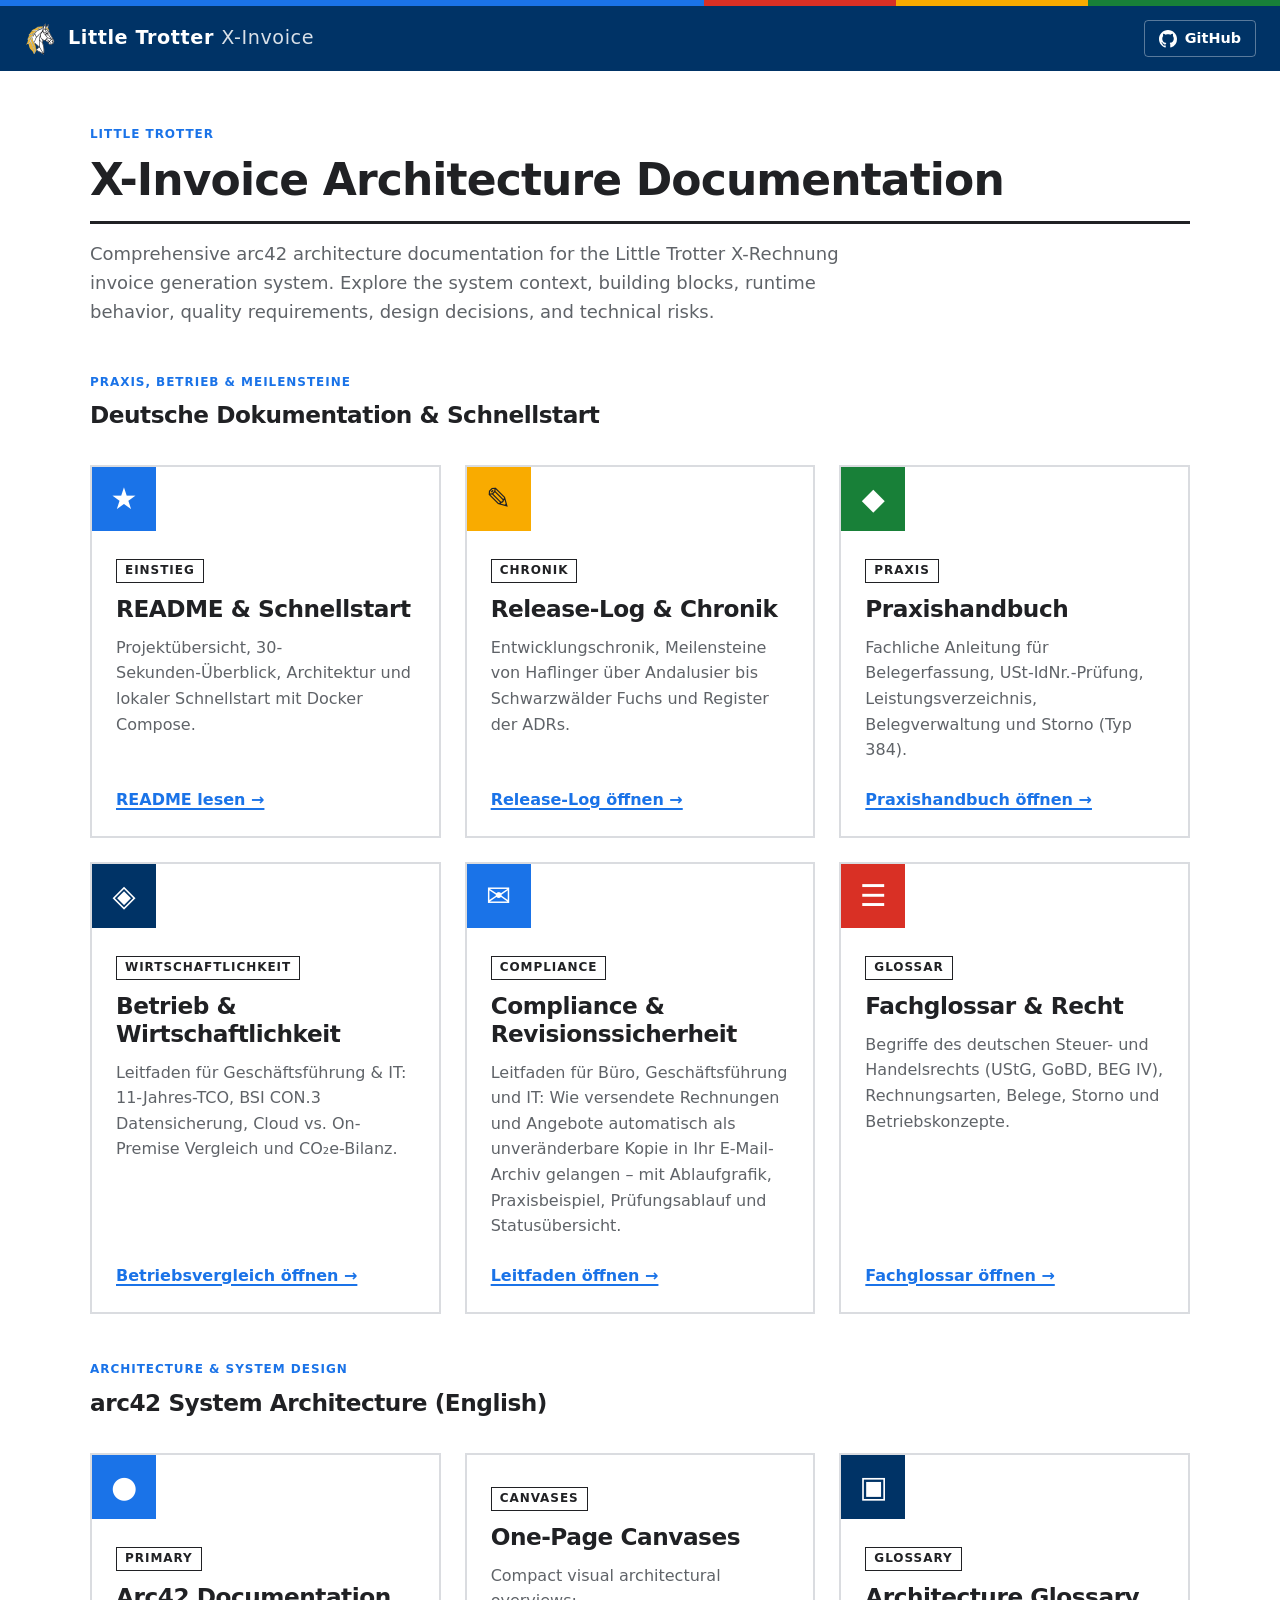
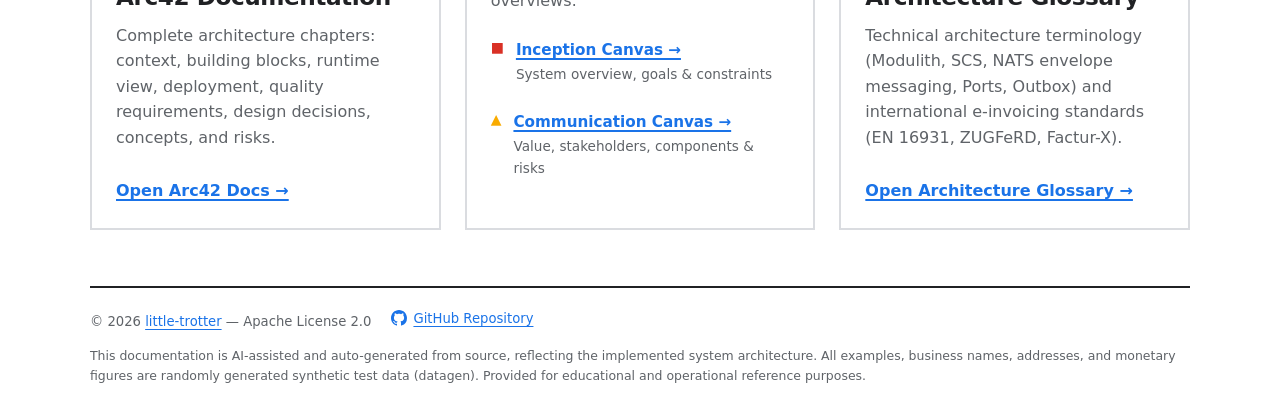
==== index.html @ ca717468 "Publish arc42 docs 0.9.35-SNAPSHOT" ====
<!DOCTYPE html>
<html lang="en">
<head>
    <meta charset="UTF-8">
    <meta name="viewport" content="width=device-width, initial-scale=1.0">
    <meta name="theme-color" content="#1A73E8">
    <link rel="icon" type="image/svg+xml" href="images/little-trotter-head-icon.svg">
    <title>Little Trotter | Architecture Documentation</title>
    <style>
        /* ==================================================================
           Little Trotter X-Invoice — documentation landing page (A42-11)

           Same design system as arc42-common.css (Bauhaus geometry on the
           app's Material palette): flat, rectangular, one action colour, the
           primaries only as marks. This page is standalone (no shared CSS,
           no CDN, no webfonts), so the tokens are repeated here — verified
           against kotlin-invoice/src/main/frontend/themes/littletrotter/
           styles.css:
             --lt-text-primary   #202124 / #E8EAED
             --lt-text-secondary #5F6368 / #BDC1C6
             --lt-accent         #1A73E8 / #8AB4F8
             --lt-ok             #188038 / #81C995
             --lt-warn           #F9AB00 / #FDD663
             --lt-error          #D93025 / #F28B82
             --lt-bg             #FFFFFF / #202124
             --lt-surface        #FFFFFF / #292A2D
             --lt-rule           #DADCE0 / #3C4043
             --lt-hover          #E8F0FE / #33363E (app: color-mix 12% accent)
             --lt-header-bg      app .main-header background-color literal
               (#003366 light; dark mode there swaps to --lt-surface)
           Dark mode follows the OS setting (prefers-color-scheme); the
           static page has no theme attribute like the app.

           The three tiles carry Kandinsky's Bauhaus pairing — blue circle,
           red square, yellow triangle — as pure marks: every link stays in
           the action colour.
           ================================================================== */
        :root {
            --lt-text-primary: #202124;
            --lt-text-secondary: #5F6368;
            --lt-accent: #1A73E8;
            --lt-ok: #188038;
            --lt-warn: #F9AB00;
            --lt-error: #D93025;
            --lt-bg: #FFFFFF;
            --lt-surface: #FFFFFF;
            --lt-rule: #DADCE0;
            --lt-hover: #E8F0FE;
            --lt-header-bg: #003366;
            --lt-header-text: #FFFFFF;
            --link-hover: #145AB5;
            --stripe: 6px;
            --transition: color 0.15s ease-in-out, background-color 0.15s ease-in-out, border-color 0.15s ease-in-out;
            --font-main: system-ui, -apple-system, "Segoe UI", roboto, "Helvetica Neue", arial, sans-serif;
        }

        @media (prefers-color-scheme: dark) {
            :root:not([data-theme="light"]) {
                --lt-text-primary: #E8EAED;
                --lt-text-secondary: #BDC1C6;
                --lt-accent: #8AB4F8;
                --lt-ok: #81C995;
                --lt-warn: #FDD663;
                --lt-error: #F28B82;
                --lt-bg: #202124;
                --lt-surface: #292A2D;
                --lt-rule: #3C4043;
                --lt-hover: #33363E;
                --lt-header-bg: #292A2D; /* app: html[theme~="dark"] .main-header uses --lt-surface */
                --lt-header-text: #E8EAED;
                --link-hover: #C6DCF9;
            }
        }

        * {
            box-sizing: border-box;
        }

        html {
            scroll-behavior: smooth;
        }

        body {
            margin: 0;
            min-height: 100vh;
            font-family: var(--font-main);
            color: var(--lt-text-primary);
            background: var(--lt-bg);
            line-height: 1.6;
            -webkit-font-smoothing: antialiased;
            -moz-osx-font-smoothing: grayscale;
        }

        /* Colour stripe — identical to body::before in arc42-common.css */
        .stripe {
            height: var(--stripe);
            background: linear-gradient(to right,
                var(--lt-accent) 0 55%,
                var(--lt-error) 55% 70%,
                var(--lt-warn) 70% 85%,
                var(--lt-ok) 85% 100%);
        }

        .skip-link {
            position: absolute;
            left: -999px;
            top: 0;
            background: var(--lt-surface);
            color: var(--lt-text-primary);
            border: 2px solid var(--lt-accent);
            padding: 10px 14px;
            z-index: 100;
            text-decoration: none;
        }

        .skip-link:focus-visible {
            left: 12px;
            top: 12px;
        }

        /* App header bar: same colour as .main-header in styles.css */
        .app-header {
            background: var(--lt-header-bg);
            color: var(--lt-header-text);
            padding: 14px 24px;
            display: flex;
            align-items: center;
            justify-content: space-between;
            gap: 16px;
        }

        @media (prefers-color-scheme: dark) {
            .app-header {
                border-bottom: 1px solid var(--lt-rule);
            }
        }

        .app-header .brand {
            display: flex;
            align-items: center;
            gap: 12px;
            text-decoration: none;
            color: var(--lt-header-text);
        }

        .app-header .brand-icon {
            width: 32px;
            height: 32px;
            display: block;
            flex-shrink: 0;
        }

        .app-header .wordmark {
            font-size: 1.2rem;
            font-weight: 700;
            letter-spacing: 0.03em;
            color: var(--lt-header-text);
        }

        .app-header .wordmark .x-invoice {
            font-weight: 400;
            opacity: 0.85;
        }

        .app-header .github-link {
            display: inline-flex;
            align-items: center;
            gap: 8px;
            color: var(--lt-header-text);
            text-decoration: none;
            font-weight: 600;
            font-size: 0.9rem;
            padding: 6px 14px;
            border: 1px solid rgba(255, 255, 255, 0.35);
            border-radius: 4px;
            transition: var(--transition);
        }

        .app-header .github-link:hover,
        .app-header .github-link:focus-visible {
            background: rgba(255, 255, 255, 0.15);
            border-color: rgba(255, 255, 255, 0.7);
            color: #FFFFFF;
        }

        .app-header .github-link svg {
            width: 18px;
            height: 18px;
            fill: currentColor;
            flex-shrink: 0;
        }

        main.container {
            width: min(100% - 48px, 1100px);
            margin: 0 auto;
            padding: 56px 0 24px;
        }

        header.intro {
            margin-bottom: 40px;
        }

        .label {
            font-size: 0.75rem;
            font-weight: 700;
            letter-spacing: 0.08em;
            text-transform: uppercase;
            line-height: 1.3;
        }

        .eyebrow {
            margin: 0 0 12px;
            color: var(--lt-accent);
        }

        h1 {
            margin: 0 0 16px;
            padding-bottom: 16px;
            border-bottom: 3px solid var(--lt-text-primary);
            font-size: clamp(2rem, 4.5vw, 2.75rem);
            font-weight: 800;
            line-height: 1.15;
            letter-spacing: -0.02em;
        }

        .subtitle {
            margin: 0;
            max-width: 68ch;
            font-size: 1.125rem;
            color: var(--lt-text-secondary);
        }

        .choices {
            margin-top: 32px;
            display: grid;
            grid-template-columns: repeat(auto-fit, minmax(280px, 1fr));
            gap: 24px;
        }

        .card {
            display: flex;
            flex-direction: column;
            gap: 12px;
            min-height: 280px;
            padding: 0 0 24px;
            border: 2px solid var(--lt-rule);
            background: var(--lt-surface);
            transition: var(--transition);
        }

        .card:hover,
        .card:focus-within {
            border-color: var(--lt-text-primary);
        }

        .card:focus-within {
            outline: 3px solid var(--lt-accent);
            outline-offset: 3px;
        }

        /* The mark: a 64px square tile in one primary, one geometric glyph. */
        .tile {
            width: 64px;
            height: 64px;
            display: inline-flex;
            align-items: center;
            justify-content: center;
            font-size: 30px;
            line-height: 1;
            margin-bottom: 8px;
        }

        .card-readme .tile { background: var(--lt-accent); color: #FFFFFF; }
        .card-logs .tile { background: var(--lt-warn); color: #202124; }
        .card-arc42 .tile { background: var(--lt-accent); color: var(--lt-bg); }
        .card-guide .tile { background: var(--lt-ok); color: var(--lt-bg); }
        .card-ops .tile { background: var(--lt-header-bg); color: #FFFFFF; }
        .card-glossary-de .tile { background: var(--lt-error); color: #FFFFFF; }
        .card-glossary-en .tile { background: var(--lt-header-bg); color: #FFFFFF; }
        .card-email .tile { background: var(--lt-accent); color: #FFFFFF; }

        .card-canvases {
            padding-top: 24px;
        }

        .card-canvases .canvas-item {
            margin: 12px 24px 0;
            display: flex;
            align-items: flex-start;
            gap: 12px;
            font-size: 0.95rem;
        }

        .card-canvases .canvas-item:last-child {
            margin-bottom: 24px;
        }

        .canvas-mark {
            font-size: 14px;
            line-height: 1.4;
            flex-shrink: 0;
        }

        .mark-square { color: var(--lt-error); }
        .mark-triangle { color: var(--lt-warn); }

        .meta-inline {
            font-weight: 700;
            color: var(--lt-accent);
            text-decoration: underline;
            text-decoration-thickness: 1.5px;
            text-underline-offset: 3px;
            transition: var(--transition);
        }

        .meta-inline:hover,
        .meta-inline:focus-visible {
            color: var(--link-hover);
            text-decoration-thickness: 2px;
        }

        .canvas-desc {
            display: block;
            color: var(--lt-text-secondary);
            font-size: 0.85rem;
            margin-top: 2px;
        }

        .section-divider {
            margin-top: 48px;
            margin-bottom: 20px;
        }

        .section-divider .label {
            display: block;
            margin-bottom: 6px;
            color: var(--lt-accent);
        }

        .section-divider h2 {
            margin: 0;
            font-size: 1.45rem;
            font-weight: 800;
            letter-spacing: -0.02em;
            color: var(--lt-text-primary);
        }

        .card > .badge,
        .card > h2,
        .card > p,
        .card > .meta {
            margin-left: 24px;
            margin-right: 24px;
        }

        .badge {
            align-self: flex-start;
            margin-top: 8px;
            padding: 3px 8px;
            border: 1px solid var(--lt-text-primary);
            color: var(--lt-text-primary);
        }

        .card h2 {
            margin-top: 0;
            margin-bottom: 0;
            font-size: 1.45rem;
            font-weight: 800;
            line-height: 1.2;
            letter-spacing: -0.02em;
        }

        .card p {
            margin-top: 0;
            margin-bottom: 0;
            color: var(--lt-text-secondary);
            font-size: 1rem;
        }

        .meta {
            margin-top: auto;
            padding-top: 12px;
            display: inline-flex;
            align-items: center;
            gap: 8px;
            font-weight: 700;
            color: var(--lt-accent);
            text-decoration: underline;
            text-decoration-thickness: 1.5px;
            text-underline-offset: 3px;
            transition: var(--transition);
        }

        .meta:hover,
        .meta:focus-visible {
            color: var(--link-hover);
            text-decoration-thickness: 2px;
        }

        a:focus-visible {
            outline: 3px solid var(--lt-accent);
            outline-offset: 3px;
        }

        footer {
            margin-top: 56px;
            padding-top: 20px;
            border-top: 2px solid var(--lt-text-primary);
            font-size: 0.825rem;
            color: var(--lt-text-secondary);
            display: flex;
            flex-wrap: wrap;
            gap: 8px 20px;
            align-items: baseline;
        }

        footer a {
            color: var(--lt-accent);
            font-weight: 500;
            text-decoration: underline;
            text-underline-offset: 3px;
        }

        .disclaimer {
            width: 100%;
            margin: 6px 0 0;
            font-size: 0.78rem;
            color: var(--lt-text-secondary);
        }

        @media (max-width: 760px) {
            main.container {
                padding: 32px 0 24px;
            }

            .card {
                min-height: 0;
            }

            .subtitle {
                font-size: 1rem;
            }
        }

        @media (prefers-reduced-motion: reduce) {
            html {
                scroll-behavior: auto;
            }

            * {
                transition-duration: 0.01ms !important;
            }
        }
    </style>
</head>
<body>
    <div class="stripe" aria-hidden="true"></div>
    <a href="#main" class="skip-link">Skip to main content</a>
    <div class="app-header">
        <a href="index.html" class="brand">
            <img src="images/little-trotter-head-icon.svg" alt="Little Trotter Pferdekopf-Logo" class="brand-icon">
            <span class="wordmark">Little Trotter <span class="x-invoice">X-Invoice</span></span>
        </a>
        <a href="https://github.com/little-trotter" class="github-link" target="_blank" rel="noopener" aria-label="Little Trotter auf GitHub">
            <svg viewBox="0 0 16 16" aria-hidden="true">
                <path d="M8 0C3.58 0 0 3.58 0 8c0 3.54 2.29 6.53 5.47 7.59.4.07.55-.17.55-.38 0-.19-.01-.82-.01-1.49-2.01.37-2.53-.49-2.69-.94-.09-.23-.48-.94-.82-1.13-.28-.15-.68-.52-.01-.53.63-.01 1.08.58 1.23.82.72 1.21 1.87.87 2.33.66.07-.52.28-.87.51-1.07-1.78-.2-3.64-.89-3.64-3.95 0-.87.31-1.59.82-2.15-.08-.2-.36-1.02.08-2.12 0 0 .67-.21 2.2.82.64-.18 1.32-.27 2-.27.68 0 1.36.09 2 .27 1.53-1.04 2.2-.82 2.2-.82.44 1.1.16 1.92.08 2.12.51.56.82 1.27.82 2.15 0 3.07-1.87 3.75-3.65 3.95.29.25.54.73.54 1.48 0 1.07-.01 1.93-.01 2.2 0 .21.15.46.55.38A8.013 8.013 0 0016 8c0-4.42-3.58-8-8-8z"></path>
            </svg>
            <span>GitHub</span>
        </a>
    </div>
    <main id="main" class="container">
        <header class="intro">
            <p class="eyebrow label">Little Trotter</p>
            <h1>X-Invoice Architecture Documentation</h1>
            <p class="subtitle">Comprehensive arc42 architecture documentation for the Little Trotter X-Rechnung invoice generation system. Explore the system context, building blocks, runtime behavior, quality requirements, design decisions, and technical risks.</p>
        </header>
        <div class="section-divider">
            <span class="label">Praxis, Betrieb &amp; Meilensteine</span>
            <h2>Deutsche Dokumentation &amp; Schnellstart</h2>
        </div>
        <section class="choices choices-de" aria-label="Deutsche Dokumentation und Schnellstart">
            <article class="card card-readme" aria-labelledby="readme-title">
                <div class="tile" aria-hidden="true">&#9733;</div>
                <span class="badge label">Einstieg</span>
                <h2 id="readme-title">README &amp; Schnellstart</h2>
                <p>Projektübersicht, 30-Sekunden-Überblick, Architektur und lokaler Schnellstart mit Docker Compose.</p>
                <a href="readme.html" class="meta">README lesen &rarr;</a>
            </article>
            <article class="card card-logs" aria-labelledby="logs-title">
                <div class="tile" aria-hidden="true">&#9998;</div>
                <span class="badge label">Chronik</span>
                <h2 id="logs-title">Release-Log &amp; Chronik</h2>
                <p>Entwicklungschronik, Meilensteine von Haflinger über Andalusier bis Schwarzwälder Fuchs und Register der ADRs.</p>
                <a href="logs.html" class="meta">Release-Log öffnen &rarr;</a>
            </article>
            <article class="card card-guide" aria-labelledby="guide-title">
                <div class="tile" aria-hidden="true">&#9670;</div>
                <span class="badge label">Praxis</span>
                <h2 id="guide-title">Praxishandbuch</h2>
                <p>Fachliche Anleitung für Belegerfassung, USt-IdNr.-Prüfung, Leistungsverzeichnis, Belegverwaltung und Storno (Typ 384).</p>
                <a href="user-guide.html" class="meta">Praxishandbuch öffnen &rarr;</a>
            </article>
            <article class="card card-ops" aria-labelledby="ops-title">
                <div class="tile" aria-hidden="true">&#9672;</div>
                <span class="badge label">Wirtschaftlichkeit</span>
                <h2 id="ops-title">Betrieb &amp; Wirtschaftlichkeit</h2>
                <p>Leitfaden für Geschäftsführung &amp; IT: 11-Jahres-TCO, BSI CON.3 Datensicherung, Cloud vs. On-Premise Vergleich und CO&#8322;e-Bilanz.</p>
                <a href="betrieb-und-wirtschaftlichkeit.html" class="meta">Betriebsvergleich öffnen &rarr;</a>
            </article>
            <article class="card card-email" aria-labelledby="email-title">
                <div class="tile" aria-hidden="true">&#9993;</div>
                <span class="badge label">Compliance</span>
                <h2 id="email-title">Compliance &amp; Revisionssicherheit</h2>
                <p>Leitfaden für Büro, Geschäftsführung und IT: Wie versendete Rechnungen und Angebote automatisch als unveränderbare Kopie in Ihr E-Mail-Archiv gelangen &ndash; mit Ablaufgrafik, Praxisbeispiel, Prüfungsablauf und Statusübersicht.</p>
                <a href="archivierung-und-uebergabe.html" class="meta">Leitfaden öffnen &rarr;</a>
            </article>
            <article class="card card-glossary-de" aria-labelledby="glossary-de-title">
                <div class="tile" aria-hidden="true">&#9776;</div>
                <span class="badge label">Glossar</span>
                <h2 id="glossary-de-title">Fachglossar &amp; Recht</h2>
                <p>Begriffe des deutschen Steuer- und Handelsrechts (UStG, GoBD, BEG IV), Rechnungsarten, Belege, Storno und Betriebskonzepte.</p>
                <a href="glossar.html" class="meta">Fachglossar öffnen &rarr;</a>
            </article>
        </section>

        <div class="section-divider">
            <span class="label">Architecture &amp; System Design</span>
            <h2>arc42 System Architecture (English)</h2>
        </div>
        <section class="choices choices-en" aria-label="System Architecture Documentation">
            <article class="card card-arc42" aria-labelledby="arc42-title">
                <div class="tile" aria-hidden="true">&#9679;</div>
                <span class="badge label">Primary</span>
                <h2 id="arc42-title">Arc42 Documentation</h2>
                <p>Complete architecture chapters: context, building blocks, runtime view, deployment, quality requirements, design decisions, concepts, and risks.</p>
                <a href="arc42-docs.html" class="meta">Open Arc42 Docs &rarr;</a>
            </article>
            <article class="card card-canvases" aria-labelledby="canvases-title">
                <span class="badge label">Canvases</span>
                <h2 id="canvases-title">One-Page Canvases</h2>
                <p>Compact visual architectural overviews:</p>
                <div class="canvas-item">
                    <span class="canvas-mark mark-square" aria-hidden="true">&#9632;</span>
                    <div>
                        <a href="architecture-inception-canvas.html" class="meta-inline">Inception Canvas &rarr;</a>
                        <span class="canvas-desc">System overview, goals &amp; constraints</span>
                    </div>
                </div>
                <div class="canvas-item">
                    <span class="canvas-mark mark-triangle" aria-hidden="true">&#9650;</span>
                    <div>
                        <a href="architecture-communication-canvas.html" class="meta-inline">Communication Canvas &rarr;</a>
                        <span class="canvas-desc">Value, stakeholders, components &amp; risks</span>
                    </div>
                </div>
            </article>
            <article class="card card-glossary-en" aria-labelledby="glossary-en-title">
                <div class="tile" aria-hidden="true">&#9635;</div>
                <span class="badge label">Glossary</span>
                <h2 id="glossary-en-title">Architecture Glossary</h2>
                <p>Technical architecture terminology (Modulith, SCS, NATS envelope messaging, Ports, Outbox) and international e-invoicing standards (EN 16931, ZUGFeRD, Factur-X).</p>
                <a href="architecture-glossary.html" class="meta">Open Architecture Glossary &rarr;</a>
            </article>
        </section>
        <footer>
            <span>&#169; 2026 <a href="https://github.com/little-trotter" target="_blank" rel="noopener">little-trotter</a> &mdash; Apache License 2.0</span>
            <a href="https://github.com/little-trotter" target="_blank" rel="noopener" style="display:inline-flex;align-items:center;gap:6px;">
                <svg width="16" height="16" viewBox="0 0 16 16" fill="currentColor" aria-hidden="true" style="vertical-align:text-bottom;">
                    <path d="M8 0C3.58 0 0 3.58 0 8c0 3.54 2.29 6.53 5.47 7.59.4.07.55-.17.55-.38 0-.19-.01-.82-.01-1.49-2.01.37-2.53-.49-2.69-.94-.09-.23-.48-.94-.82-1.13-.28-.15-.68-.52-.01-.53.63-.01 1.08.58 1.23.82.72 1.21 1.87.87 2.33.66.07-.52.28-.87.51-1.07-1.78-.2-3.64-.89-3.64-3.95 0-.87.31-1.59.82-2.15-.08-.2-.36-1.02.08-2.12 0 0 .67-.21 2.2.82.64-.18 1.32-.27 2-.27.68 0 1.36.09 2 .27 1.53-1.04 2.2-.82 2.2-.82.44 1.1.16 1.92.08 2.12.51.56.82 1.27.82 2.15 0 3.07-1.87 3.75-3.65 3.95.29.25.54.73.54 1.48 0 1.07-.01 1.93-.01 2.2 0 .21.15.46.55.38A8.013 8.013 0 0016 8c0-4.42-3.58-8-8-8z"></path>
                </svg>
                GitHub Repository
            </a>
            <p class="disclaimer">
                This documentation is AI-assisted and auto-generated from source, reflecting the implemented system architecture.
                All examples, business names, addresses, and monetary figures are randomly generated synthetic test data (datagen).
                Provided for educational and operational reference purposes.
            </p>
        </footer>
    </main>
</body>
</html>
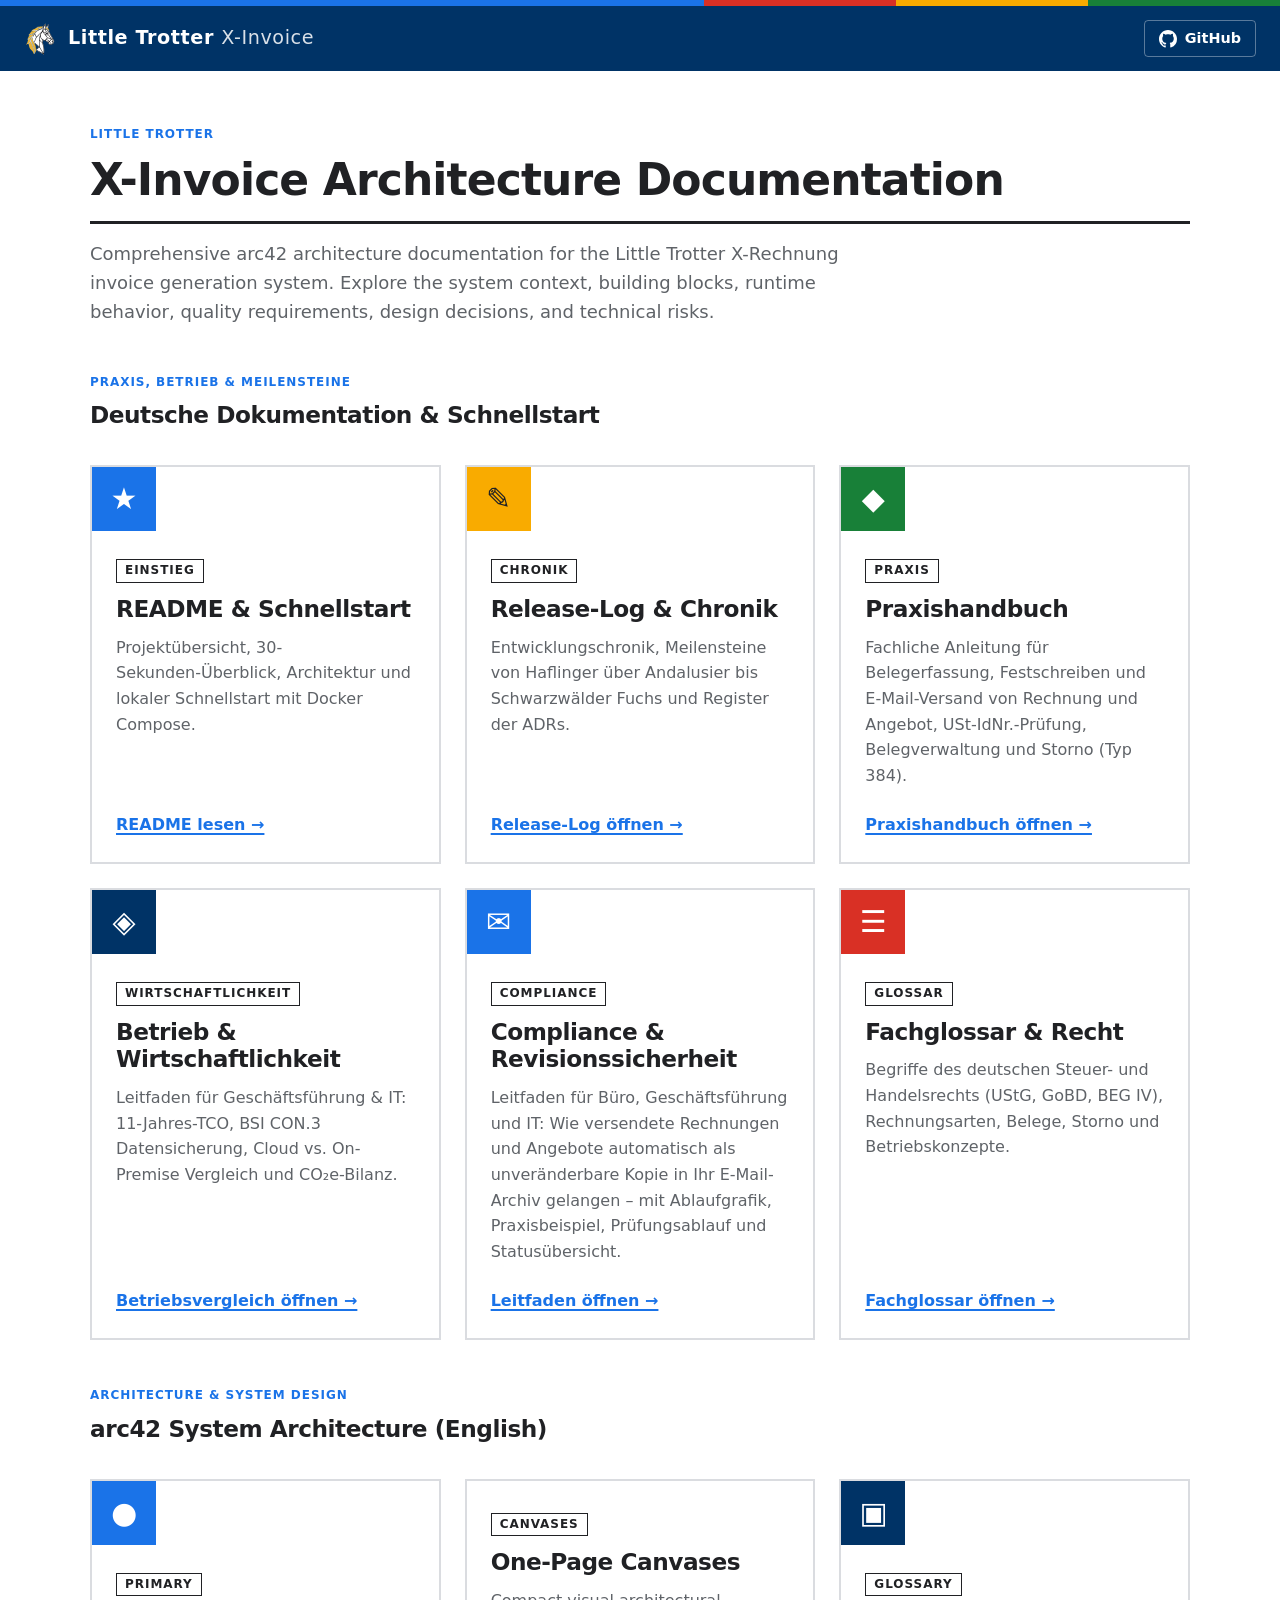
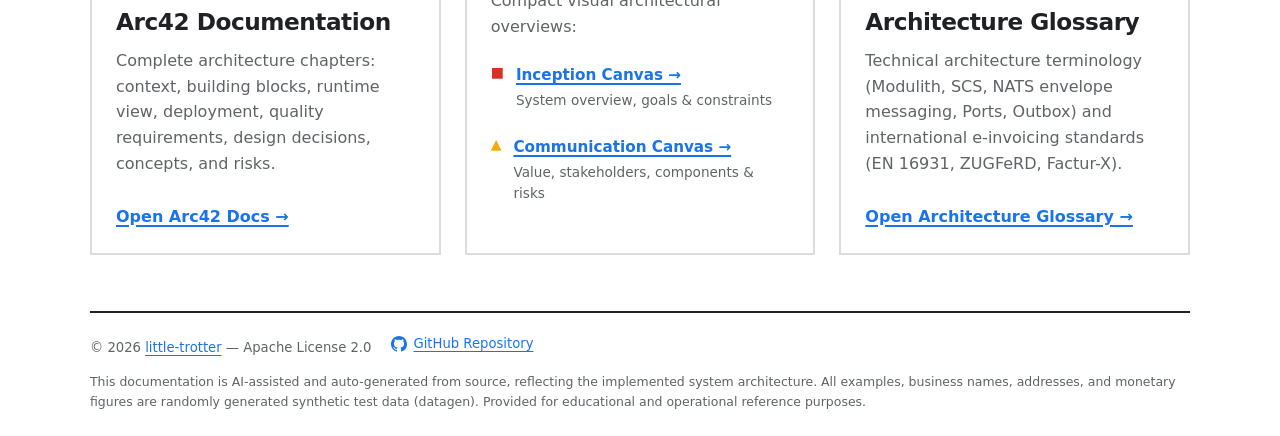
==== commit 0fbe889f: "Publish arc42 docs v0.9.59" ====
--- a/index.html
+++ b/index.html
@@ -497,7 +497,7 @@
                 <div class="tile" aria-hidden="true">&#9670;</div>
                 <span class="badge label">Praxis</span>
                 <h2 id="guide-title">Praxishandbuch</h2>
-                <p>Fachliche Anleitung für Belegerfassung, USt-IdNr.-Prüfung, Leistungsverzeichnis, Belegverwaltung und Storno (Typ 384).</p>
+                <p>Fachliche Anleitung für Belegerfassung, Festschreiben und E-Mail-Versand von Rechnung und Angebot, USt-IdNr.-Prüfung, Belegverwaltung und Storno (Typ 384).</p>
                 <a href="user-guide.html" class="meta">Praxishandbuch öffnen &rarr;</a>
             </article>
             <article class="card card-ops" aria-labelledby="ops-title">
